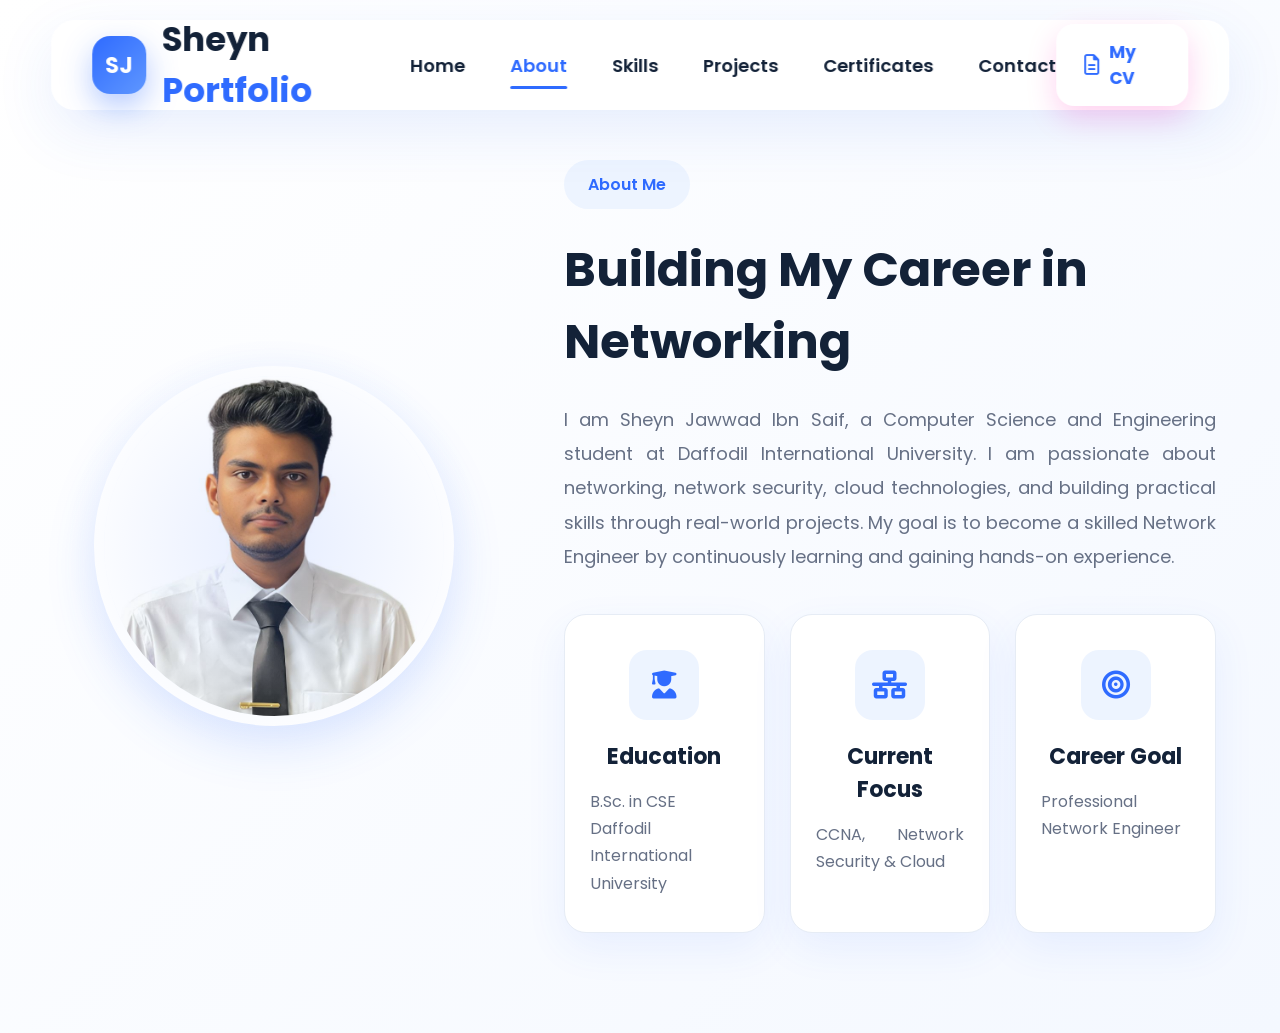
==== about.html @ df37cba0 "Initial portfolio website" ====
<!DOCTYPE html>
<html lang="en">

<head>

    <meta charset="UTF-8">

    <meta name="viewport" content="width=device-width, initial-scale=1.0">

    <title>About | Sheyn Portfolio</title>

    <!-- Google Font -->

    <link rel="preconnect" href="https://fonts.googleapis.com">

    <link rel="preconnect" href="https://fonts.gstatic.com" crossorigin>

    <link href="https://fonts.googleapis.com/css2?family=Poppins:wght@300;400;500;600;700;800&display=swap"
        rel="stylesheet">

    <!-- Font Awesome -->

    <link rel="stylesheet"
        href="https://cdnjs.cloudflare.com/ajax/libs/font-awesome/6.7.2/css/all.min.css">

    <!-- CSS -->

    <link rel="stylesheet" href="css/style.css">

    <link rel="stylesheet" href="css/about.css">

</head>

<body>

    <!-- ================= HEADER ================= -->

    <header class="header">

        <div class="logo">

            <a href="index.html">

                <div class="logo-icon">SJ</div>

                <span>Sheyn <strong>Portfolio</strong></span>

            </a>

        </div>

        <nav class="navbar">

            <a href="index.html">Home</a>

            <a href="about.html" class="active">About</a>

            <a href="skills.html">Skills</a>

            <a href="projects.html">Projects</a>

            <a href="certificates.html">Certificates</a>

            <a href="contact.html">Contact</a>

        </nav>

        <a href="https://docs.google.com/document/d/YOUR_CV_LINK" target="_blank" class="cv-btn">

            <i class="fa-regular fa-file-lines"></i>

            My CV

        </a>

    </header>

    <!-- ================= ABOUT ================= -->

    <section class="about">

        <div class="container about-container">

            <!-- Left -->

            <div class="about-image">

                <img src="images/profile.png" alt="Profile">

            </div>

            <!-- Right -->

            <div class="about-content">

                <span class="section-tag">

                    About Me

                </span>

                <h2>

                    Building My Career in Networking

                </h2>

                <p>

                    I am Sheyn Jawwad Ibn Saif, a Computer Science and Engineering student at Daffodil International University. I am passionate about networking, network security, cloud technologies, and building practical skills through real-world projects. My goal is to become a skilled Network Engineer by continuously learning and gaining hands-on experience.

                </p>

                <div class="about-info">

                    <div class="info-card">

                        <i class="fa-solid fa-user-graduate"></i>

                        <h4>Education</h4>

                        <p>B.Sc. in CSE<br>Daffodil International University</p>

                    </div>

                    <div class="info-card">

                        <i class="fa-solid fa-network-wired"></i>

                        <h4>Current Focus</h4>

                        <p>CCNA, Network Security & Cloud</p>

                    </div>

                    <div class="info-card">

                        <i class="fa-solid fa-bullseye"></i>

                        <h4>Career Goal</h4>

                        <p>Professional Network Engineer</p>

                    </div>

                </div>

            </div>

        </div>

    </section>

    <script src="js/script.js"></script>

</body>

</html>
---- css/style.css ----
/*=========================================
            GOOGLE FONT
=========================================*/

@import url('https://fonts.googleapis.com/css2?family=Poppins:wght@300;400;500;600;700;800&display=swap');

/*=========================================
              RESET
=========================================*/

*{
    margin:0;
    padding:0;
    box-sizing:border-box;
}

:root{

    --primary:#2F6BFF;
    --primary-dark:#1F56D9;

    --white:#FFFFFF;

    --bg:#F5F9FF;

    --text:#132238;

    --paragraph:#667085;

    --border:#E6ECF5;

    --shadow:0 20px 60px rgba(37,99,235,.10);

    --radius:22px;

}

html{

    scroll-behavior:smooth;

}

body{

    font-family:'Poppins',sans-serif;

   background:
linear-gradient(
135deg,
#ffffff 0%,
#f9fbff 40%,
#eef5ff 100%
);

    color:var(--text);

    overflow-x:hidden;

}

img{

    display:block;

    max-width:100%;

}

a{

    text-decoration:none;

}

ul{

    list-style:none;

}

button{

    border:none;

    cursor:pointer;

    font-family:'Poppins',sans-serif;

}

.container{

    width:90%;

    max-width:1400px;

    margin:auto;

}

p{

    text-align:justify;

    color:var(--paragraph);

    line-height:1.9;

}

/*=========================================
              HEADER
=========================================*/

.header{

    position:fixed;

    top:20px;
    left:50%;

    transform:translateX(-50%);

    width:92%;

    height:90px;

    background:rgba(255,255,255,.85);

    backdrop-filter:blur(18px);

    border:1px solid rgba(255,255,255,.6);

    border-radius:24px;

    box-shadow:var(--shadow);

    display:flex;

    justify-content:space-between;

    align-items:center;

    padding:0 40px;

    z-index:1000;

}

/*=========================================
                LOGO
=========================================*/

.logo a{

    display:flex;

    align-items:center;

    gap:16px;

}

.logo-icon{

    width:58px;

    height:58px;

    display:flex;

    justify-content:center;

    align-items:center;

    border-radius:18px;

    background:linear-gradient(135deg,var(--primary),#5f97ff);

    color:#fff;

    font-size:22px;

    font-weight:700;

    box-shadow:0 12px 30px rgba(47,107,255,.35);

}

.logo span{

    font-size:34px;

    font-weight:700;

    color:var(--text);

}

.logo span strong{

    color:var(--primary);

}

/*=========================================
              NAVBAR
=========================================*/

.navbar{

    display:flex;

    align-items:center;

    gap:45px;

}

.navbar a{

    position:relative;

    color:var(--text);

    font-size:18px;

    font-weight:600;

    transition:.35s ease;

}

.navbar a:hover{

    color:var(--primary);

}

.navbar a.active{

    color:var(--primary);

}

.navbar a.active::after{

    content:"";

    position:absolute;

    left:0;

    bottom:-10px;

    width:100%;

    height:3px;

    border-radius:30px;

    background:var(--primary);

}

/*=========================================
             MY CV BUTTON
=========================================*/

.cv-btn{

    display:flex;

    align-items:center;

    gap:10px;

    padding:15px 28px;

    background:#fff;

    color:var(--primary);

    font-size:17px;

    font-weight:700;

    border-radius:18px;

    box-shadow:0 12px 30px rgba(255,0,170,.18);

    transition:.35s ease;

    animation:cvPulse 2.5s infinite;

}

.cv-btn:hover{

    transform:translateY(-4px);

}

.cv-btn i{

    font-size:20px;

}

@keyframes cvPulse{

    0%{

        box-shadow:0 0 0 rgba(255,0,170,.15);

    }

    50%{

        box-shadow:
        0 0 18px rgba(255,0,170,.28),
        0 0 35px rgba(255,0,170,.12);

    }

    100%{

        box-shadow:0 0 0 rgba(255,0,170,0);

    }

}
---- css/about.css ----
/*=========================================
                ABOUT
=========================================*/

.about{

    min-height:100vh;

    padding:160px 0 100px;

    background:linear-gradient(135deg,#ffffff,#f4f8ff);

}

.about-container{

    display:grid;

    grid-template-columns:420px 1fr;

    gap:80px;

    align-items:center;

}

/*=========================================
            PROFILE IMAGE
=========================================*/

.about-image{

    display:flex;

    justify-content:center;

    align-items:center;

    position:relative;

}

.about-image::before{

    content:"";

    position:absolute;

    width:420px;

    height:420px;

    border-radius:50%;

    background:radial-gradient(circle,
    rgba(47,107,255,.12),
    transparent 70%);

}

.about-image img{

    width:360px;

    height:360px;

    object-fit:cover;

    border-radius:50%;

    border:10px solid #fff;

    background:#fff;

    box-shadow:0 20px 50px rgba(47,107,255,.15);

    transition:.4s;

}

.about-image img:hover{

    transform:translateY(-8px);

}

/*=========================================
            CONTENT
=========================================*/

.section-tag{

    display:inline-block;

    padding:12px 24px;

    background:#edf4ff;

    color:var(--primary);

    border-radius:40px;

    font-weight:600;

    margin-bottom:25px;

}

.about-content h2{

    font-size:48px;

    margin-bottom:25px;

    color:var(--text);

}

.about-content p{

    font-size:18px;

    line-height:1.9;

    margin-bottom:40px;

}

/*=========================================
            INFO CARDS
=========================================*/

.about-info{

    display:grid;

    grid-template-columns:repeat(3,1fr);

    gap:25px;

}

.info-card{

    background:#fff;

    border:1px solid var(--border);

    border-radius:22px;

    padding:35px 25px;

    text-align:center;

    box-shadow:0 15px 40px rgba(47,107,255,.08);

    transition:.35s ease;

}

.info-card:hover{

    transform:translateY(-10px);

    box-shadow:0 20px 50px rgba(47,107,255,.15);

}

.info-card i{

    width:70px;

    height:70px;

    margin:auto;

    display:flex;

    justify-content:center;

    align-items:center;

    border-radius:18px;

    background:#edf4ff;

    color:var(--primary);

    font-size:28px;

    margin-bottom:20px;

}

.info-card h4{

    font-size:22px;

    margin-bottom:15px;

    color:var(--text);

}

.info-card p{

    font-size:16px;

    line-height:1.7;

    margin:0;

}

/*=========================================
            ANIMATION
=========================================*/

.about-image{

    animation:aboutFloat 5s ease-in-out infinite;

}

@keyframes aboutFloat{

    0%{

        transform:translateY(0);

    }

    50%{

        transform:translateY(-12px);

    }

    100%{

        transform:translateY(0);

    }

}

/*=========================================
            RESPONSIVE
=========================================*/

@media(max-width:1100px){

    .about-container{

        grid-template-columns:1fr;

        text-align:center;

    }

    .about-image{

        margin-bottom:40px;

    }

    .about-info{

        grid-template-columns:1fr;

    }

}
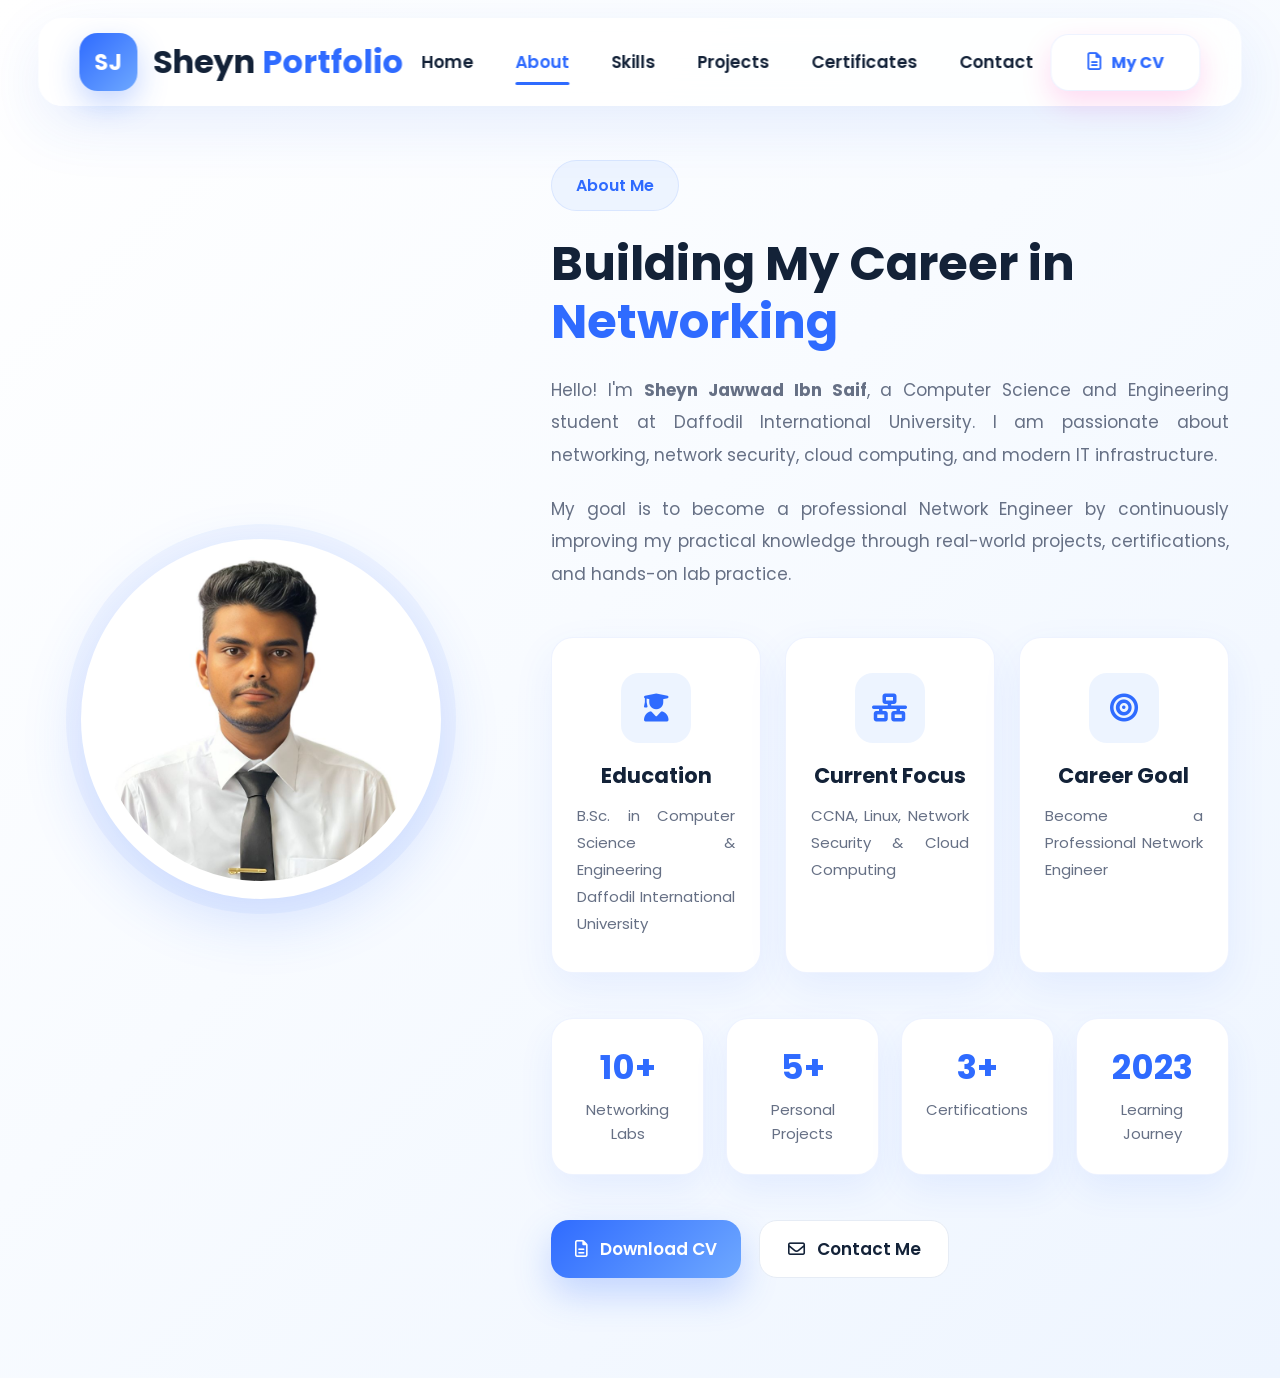
==== commit 4fc3f032: "Portfolio v1.0 - Professional redesign" ====
--- a/about.html
+++ b/about.html
@@ -3,155 +3,423 @@
 
 <head>
 
+    <!-- =========================================
+                    META
+    ========================================== -->
+
     <meta charset="UTF-8">
 
-    <meta name="viewport" content="width=device-width, initial-scale=1.0">
-
-    <title>About | Sheyn Portfolio</title>
+    <meta
+        name="viewport"
+        content="width=device-width, initial-scale=1.0">
+
+    <meta
+        http-equiv="X-UA-Compatible"
+        content="IE=edge">
+
+    <meta
+        name="theme-color"
+        content="#2F6BFF">
+
+    <meta
+        name="description"
+        content="Learn more about Sheyn Jawwad Ibn Saif, Computer Science student and aspiring Network Engineer.">
+
+    <meta
+        name="keywords"
+        content="About Sheyn Jawwad, Portfolio, Network Engineer, CCNA">
+
+    <meta
+        name="author"
+        content="Sheyn Jawwad Ibn Saif">
+
+    <title>
+
+        About | Sheyn Portfolio
+
+    </title>
 
     <!-- Google Font -->
 
-    <link rel="preconnect" href="https://fonts.googleapis.com">
-
-    <link rel="preconnect" href="https://fonts.gstatic.com" crossorigin>
-
-    <link href="https://fonts.googleapis.com/css2?family=Poppins:wght@300;400;500;600;700;800&display=swap"
+    <link rel="preconnect"
+          href="https://fonts.googleapis.com">
+
+    <link rel="preconnect"
+          href="https://fonts.gstatic.com"
+          crossorigin>
+
+    <link
+        href="https://fonts.googleapis.com/css2?family=Poppins:wght@300;400;500;600;700;800&display=swap"
         rel="stylesheet">
 
     <!-- Font Awesome -->
 
-    <link rel="stylesheet"
+    <link
+        rel="stylesheet"
         href="https://cdnjs.cloudflare.com/ajax/libs/font-awesome/6.7.2/css/all.min.css">
 
     <!-- CSS -->
 
     <link rel="stylesheet" href="css/style.css">
-
+<link rel="stylesheet" href="css/footer.css">
     <link rel="stylesheet" href="css/about.css">
 
 </head>
 
 <body>
 
-    <!-- ================= HEADER ================= -->
-
-    <header class="header">
-
-        <div class="logo">
-
-            <a href="index.html">
-
-                <div class="logo-icon">SJ</div>
-
-                <span>Sheyn <strong>Portfolio</strong></span>
-
-            </a>
+<!-- =========================================
+                HEADER
+========================================== -->
+
+<header class="header">
+
+    <div class="logo">
+
+        <a href="index.html">
+
+            <div class="logo-icon">
+
+                SJ
+
+            </div>
+
+            <span>
+
+                Sheyn <strong>Portfolio</strong>
+
+            </span>
+
+        </a>
+
+    </div>
+
+        <!-- Mobile Menu -->
+
+    <button
+        class="menu-btn"
+        type="button"
+        aria-label="Toggle Navigation">
+
+        <i class="fa-solid fa-bars"></i>
+
+    </button>
+
+
+    <!-- Navigation -->
+
+    <nav class="navbar">
+
+        <a href="index.html">
+
+            Home
+
+        </a>
+
+        <a
+            href="about.html"
+            class="active">
+
+            About
+
+        </a>
+
+        <a href="skills.html">
+
+            Skills
+
+        </a>
+
+        <a href="projects.html">
+
+            Projects
+
+        </a>
+
+        <a href="certificates.html">
+
+            Certificates
+
+        </a>
+
+        <a href="contact.html">
+
+            Contact
+
+        </a>
+
+    </nav>
+
+
+    <!-- CV Button -->
+
+    <a
+        href="#"
+        class="cv-btn">
+
+        <i class="fa-regular fa-file-lines"></i>
+
+        My CV
+
+    </a>
+
+</header>
+
+
+<main>
+
+<section class="about">
+
+<div class="container about-container">
+
+            <!-- =====================================
+                    ABOUT IMAGE
+        ====================================== -->
+
+        <div class="about-image">
+
+            <img
+                src="images/profile.png"
+                alt="Portrait of Sheyn Jawwad Ibn Saif"
+                loading="lazy"
+                decoding="async">
 
         </div>
 
-        <nav class="navbar">
-
-            <a href="index.html">Home</a>
-
-            <a href="about.html" class="active">About</a>
-
-            <a href="skills.html">Skills</a>
-
-            <a href="projects.html">Projects</a>
-
-            <a href="certificates.html">Certificates</a>
-
-            <a href="contact.html">Contact</a>
-
-        </nav>
-
-        <a href="https://docs.google.com/document/d/YOUR_CV_LINK" target="_blank" class="cv-btn">
-
-            <i class="fa-regular fa-file-lines"></i>
-
-            My CV
-
-        </a>
-
-    </header>
-
-    <!-- ================= ABOUT ================= -->
-
-    <section class="about">
-
-        <div class="container about-container">
-
-            <!-- Left -->
-
-            <div class="about-image">
-
-                <img src="images/profile.png" alt="Profile">
+
+        <!-- =====================================
+                    ABOUT CONTENT
+        ====================================== -->
+
+        <div class="about-content">
+
+            <span class="section-tag">
+
+                About Me
+
+            </span>
+
+            <h2>
+
+                Building My Career in
+                <span>Networking</span>
+
+            </h2>
+
+            <p>
+
+                Hello! I'm <strong>Sheyn Jawwad Ibn Saif</strong>,
+                a Computer Science and Engineering student at
+                Daffodil International University. I am passionate
+                about networking, network security, cloud computing,
+                and modern IT infrastructure.
+
+            </p>
+
+            <p>
+
+                My goal is to become a professional Network Engineer
+                by continuously improving my practical knowledge
+                through real-world projects, certifications, and
+                hands-on lab practice.
+
+            </p>
+
+            <!-- =====================================
+                        ABOUT CARDS
+            ====================================== -->
+
+            <div class="about-info">
+
+                <div class="info-card">
+
+                    <i class="fa-solid fa-user-graduate"></i>
+
+                    <h4>
+
+                        Education
+
+                    </h4>
+
+                    <p>
+
+                        B.Sc. in Computer Science &
+                        Engineering
+
+                        <br>
+
+                        Daffodil International University
+
+                    </p>
+
+                </div>
+
+                <div class="info-card">
+
+                    <i class="fa-solid fa-network-wired"></i>
+
+                    <h4>
+
+                        Current Focus
+
+                    </h4>
+
+                    <p>
+
+                        CCNA, Linux,
+                        Network Security &
+                        Cloud Computing
+
+                    </p>
+
+                </div>
+
+                <div class="info-card">
+
+                    <i class="fa-solid fa-bullseye"></i>
+
+                    <h4>
+
+                        Career Goal
+
+                    </h4>
+
+                    <p>
+
+                        Become a Professional
+                        Network Engineer
+
+                    </p>
+
+                </div>
 
             </div>
 
-            <!-- Right -->
-
-            <div class="about-content">
-
-                <span class="section-tag">
-
-                    About Me
-
-                </span>
-
-                <h2>
-
-                    Building My Career in Networking
-
-                </h2>
-
-                <p>
-
-                    I am Sheyn Jawwad Ibn Saif, a Computer Science and Engineering student at Daffodil International University. I am passionate about networking, network security, cloud technologies, and building practical skills through real-world projects. My goal is to become a skilled Network Engineer by continuously learning and gaining hands-on experience.
-
-                </p>
-
-                <div class="about-info">
-
-                    <div class="info-card">
-
-                        <i class="fa-solid fa-user-graduate"></i>
-
-                        <h4>Education</h4>
-
-                        <p>B.Sc. in CSE<br>Daffodil International University</p>
-
-                    </div>
-
-                    <div class="info-card">
-
-                        <i class="fa-solid fa-network-wired"></i>
-
-                        <h4>Current Focus</h4>
-
-                        <p>CCNA, Network Security & Cloud</p>
-
-                    </div>
-
-                    <div class="info-card">
-
-                        <i class="fa-solid fa-bullseye"></i>
-
-                        <h4>Career Goal</h4>
-
-                        <p>Professional Network Engineer</p>
-
-                    </div>
+            <!-- =====================================
+                    QUICK STATS
+            ====================================== -->
+
+            <div class="about-stats">
+
+                <div class="stat-box">
+
+                    <h3>
+
+                        10+
+
+                    </h3>
+
+                    <span>
+
+                        Networking Labs
+
+                    </span>
+
+                </div>
+
+                <div class="stat-box">
+
+                    <h3>
+
+                        5+
+
+                    </h3>
+
+                    <span>
+
+                        Personal Projects
+
+                    </span>
+
+                </div>
+
+                <div class="stat-box">
+
+                    <h3>
+
+                        3+
+
+                    </h3>
+
+                    <span>
+
+                        Certifications
+
+                    </span>
+
+                </div>
+
+                <div class="stat-box">
+
+                    <h3>
+
+                        2023
+
+                    </h3>
+
+                    <span>
+
+                        Learning Journey
+
+                    </span>
 
                 </div>
 
             </div>
 
+
+            <!-- =====================================
+                    ACTION BUTTONS
+            ====================================== -->
+
+            <div class="about-buttons">
+
+                <a href="#"
+
+                   class="hire-btn">
+
+                    <i class="fa-regular fa-file-lines"></i>
+
+                    Download CV
+
+                </a>
+
+                <a href="contact.html"
+
+                   class="contact-btn">
+
+                    <i class="fa-regular fa-envelope"></i>
+
+                    Contact Me
+
+                </a>
+
+            </div>
+
         </div>
 
-    </section>
-
-    <script src="js/script.js"></script>
+    </div>
+
+</section>
+
+</main>
+
+
+<!-- =========================================
+                FOOTER
+========================================== -->
+
+<!--
+    Footer will be added after
+    completing all pages.
+-->
+
+
+<!-- =========================================
+                JAVASCRIPT
+========================================== -->
+
+<script src="js/script.js"></script>
 
 </body>
 
--- a/css/style.css
+++ b/css/style.css
@@ -1,19 +1,57 @@
-/*=========================================
-            GOOGLE FONT
-=========================================*/
-
+/*==================================================
+                GOOGLE FONT
+==================================================*/
 @import url('https://fonts.googleapis.com/css2?family=Poppins:wght@300;400;500;600;700;800&display=swap');
 
-/*=========================================
-              RESET
-=========================================*/
-
+/*==================================================
+                    RESET
+==================================================*/
 *{
     margin:0;
     padding:0;
     box-sizing:border-box;
 }
 
+html{
+    scroll-behavior:smooth;
+}
+
+body{
+    font-family:'Poppins',sans-serif;
+    color:#132238;
+    background:linear-gradient(
+        135deg,
+        #ffffff 0%,
+        #f9fbff 40%,
+        #eef5ff 100%
+    );
+    overflow-x:hidden;
+}
+
+img{
+    display:block;
+    max-width:100%;
+    height:auto;
+}
+
+a{
+    text-decoration:none;
+}
+
+ul{
+    list-style:none;
+}
+
+button{
+    border:none;
+    outline:none;
+    cursor:pointer;
+    font-family:'Poppins',sans-serif;
+}
+/*==================================================
+                ROOT VARIABLES
+==================================================*/
+
 :root{
 
     --primary:#2F6BFF;
@@ -33,300 +71,568 @@
 
     --radius:22px;
 
-}
-
-html{
-
-    scroll-behavior:smooth;
-
-}
-
-body{
-
-    font-family:'Poppins',sans-serif;
-
-   background:
-linear-gradient(
-135deg,
-#ffffff 0%,
-#f9fbff 40%,
-#eef5ff 100%
-);
+    --transition:.35s ease;
+
+}
+
+/*==================================================
+                GLOBAL STYLES
+==================================================*/
+
+.container{
+
+    width:min(92%,1400px);
+
+    margin:auto;
+
+}
+
+section{
+
+    position:relative;
+
+}
+
+p{
+
+    color:var(--paragraph);
+
+    font-size:17px;
+
+    line-height:1.9;
+
+    text-align:justify;
+
+}
+
+h1,
+h2,
+h3,
+h4,
+h5,
+h6{
 
     color:var(--text);
 
-    overflow-x:hidden;
-
-}
-
-img{
-
-    display:block;
-
-    max-width:100%;
-
-}
-
-a{
-
-    text-decoration:none;
-
-}
-
-ul{
-
-    list-style:none;
-
-}
-
-button{
-
-    border:none;
+    font-weight:700;
+
+    line-height:1.2;
+
+}
+
+::selection{
+
+    background:var(--primary);
+
+    color:#fff;
+
+}
+/*==================================================
+                    HEADER
+==================================================*/
+
+.header{
+
+    position:fixed;
+
+    top:18px;
+
+    left:50%;
+
+    transform:translateX(-50%);
+
+    width:min(94%,1400px);
+
+    height:88px;
+
+    padding:0 40px;
+
+    display:flex;
+
+    align-items:center;
+
+    justify-content:space-between;
+
+    background:rgba(255,255,255,.82);
+
+    backdrop-filter:blur(18px);
+
+    -webkit-backdrop-filter:blur(18px);
+
+    border:1px solid rgba(255,255,255,.45);
+
+    border-radius:24px;
+
+    box-shadow:var(--shadow);
+
+    z-index:1000;
+
+    transition:var(--transition);
+
+}
+
+.header.scrolled{
+
+    top:12px;
+
+    background:rgba(255,255,255,.95);
+
+    box-shadow:0 15px 40px rgba(0,0,0,.10);
+
+}
+
+.header>*{
+
+    flex-shrink:0;
+
+}
+/*==================================================
+                    LOGO
+==================================================*/
+
+.logo a{
+
+    display:flex;
+
+    align-items:center;
+
+    gap:16px;
+
+}
+
+.logo-icon{
+
+    width:58px;
+
+    height:58px;
+
+    display:flex;
+
+    justify-content:center;
+
+    align-items:center;
+
+    border-radius:18px;
+
+    background:linear-gradient(
+        135deg,
+        var(--primary),
+        #6ea8ff
+    );
+
+    color:#fff;
+
+    font-size:22px;
+
+    font-weight:700;
+
+    box-shadow:0 12px 30px rgba(47,107,255,.28);
+
+    transition:var(--transition);
+
+}
+
+.logo a:hover .logo-icon{
+
+    transform:rotate(-8deg) scale(1.06);
+
+}
+
+.logo span{
+
+    font-size:32px;
+
+    font-weight:700;
+
+    color:var(--text);
+
+    white-space:nowrap;
+
+}
+
+.logo span strong{
+
+    color:var(--primary);
+
+}
+/*==================================================
+                    NAVBAR
+==================================================*/
+
+.navbar{
+
+    display:flex;
+
+    align-items:center;
+
+    gap:42px;
+
+}
+
+.navbar a{
+
+    position:relative;
+
+    color:var(--text);
+
+    font-size:17px;
+
+    font-weight:600;
+
+    transition:var(--transition);
+
+}
+
+.navbar a:hover{
+
+    color:var(--primary);
+
+}
+
+.navbar a::after{
+
+    content:"";
+
+    position:absolute;
+
+    left:0;
+
+    bottom:-10px;
+
+    width:0;
+
+    height:3px;
+
+    border-radius:50px;
+
+    background:var(--primary);
+
+    transition:width .35s ease;
+
+}
+
+.navbar a:hover::after,
+
+.navbar a.active::after{
+
+    width:100%;
+
+}
+
+.navbar a.active{
+
+    color:var(--primary);
+
+}
+/*==================================================
+                MY CV BUTTON
+==================================================*/
+
+.cv-btn{
+
+    display:flex;
+
+    align-items:center;
+
+    justify-content:center;
+
+    gap:10px;
+
+    padding:15px 28px;
+
+    min-width:150px;
+
+    border-radius:18px;
+
+    background:#fff;
+
+    color:var(--primary);
+
+    font-size:16px;
+
+    font-weight:700;
+
+    border:1px solid rgba(47,107,255,.08);
+
+    box-shadow:0 12px 30px rgba(255,0,170,.15);
+
+    transition:all .35s ease;
+
+    animation:cvPulse 2.5s infinite;
+
+}
+
+.cv-btn:hover{
+
+    transform:translateY(-4px);
+
+    color:#fff;
+
+    background:linear-gradient(
+        135deg,
+        var(--primary),
+        #6ea8ff
+    );
+
+    box-shadow:0 18px 40px rgba(47,107,255,.30);
+
+}
+
+.cv-btn i{
+
+    font-size:18px;
+
+}
+
+@keyframes cvPulse{
+
+    0%{
+
+        box-shadow:0 0 0 rgba(255,0,170,.15);
+
+    }
+
+    50%{
+
+        box-shadow:
+        0 0 20px rgba(255,0,170,.25),
+        0 0 40px rgba(255,0,170,.12);
+
+    }
+
+    100%{
+
+        box-shadow:0 0 0 rgba(255,0,170,0);
+
+    }
+
+}
+
+/*==================================================
+                MOBILE MENU BUTTON
+==================================================*/
+
+.menu-btn{
+
+    width:52px;
+
+    height:52px;
+
+    display:none;
+
+    align-items:center;
+
+    justify-content:center;
+
+    border-radius:16px;
+
+    background:#edf4ff;
+
+    color:var(--primary);
+
+    font-size:22px;
 
     cursor:pointer;
 
-    font-family:'Poppins',sans-serif;
-
-}
-
-.container{
-
-    width:90%;
-
-    max-width:1400px;
-
-    margin:auto;
-
-}
-
-p{
-
-    text-align:justify;
-
-    color:var(--paragraph);
-
-    line-height:1.9;
-
-}
-
-/*=========================================
-              HEADER
-=========================================*/
-
-.header{
-
-    position:fixed;
-
-    top:20px;
-    left:50%;
-
-    transform:translateX(-50%);
-
-    width:92%;
-
-    height:90px;
-
-    background:rgba(255,255,255,.85);
+    transition:.35s ease;
+
+}
+
+.menu-btn:hover{
+
+    background:var(--primary);
+
+    color:#fff;
+
+    transform:scale(1.05);
+
+}
+/*==================================================
+                TABLET RESPONSIVE
+==================================================*/
+
+@media screen and (max-width:1200px){
+
+    .container{
+
+        width:94%;
+
+    }
+
+    .header{
+
+        width:96%;
+
+        padding:0 28px;
+
+    }
+
+    .navbar{
+
+        gap:26px;
+
+    }
+
+    .logo span{
+
+        font-size:28px;
+
+    }
+
+    .cv-btn{
+
+        padding:14px 22px;
+
+        font-size:15px;
+
+    }
+
+}
+
+/*==================================================
+                MOBILE RESPONSIVE
+==================================================*/
+
+@media screen and (max-width:768px){
+
+    .header{
+
+        width:95%;
+
+        height:78px;
+
+        padding:0 18px;
+
+        border-radius:20px;
+
+        top:14px;
+
+    }
+
+    .logo span{
+
+        font-size:22px;
+
+    }
+
+    .logo-icon{
+
+        width:48px;
+
+        height:48px;
+
+        font-size:20px;
+
+        border-radius:14px;
+
+    }
+
+    .menu-btn{
+
+        display:flex;
+
+    }
+
+    .cv-btn{
+
+        display:none;
+
+    }
+        .navbar{
+
+    position:absolute;
+
+    top:95px;
+
+    left:0;
+
+    width:100%;
+
+    display:flex;
+
+    flex-direction:column;
+
+    align-items:center;
+
+    gap:22px;
+
+    padding:30px;
+
+    background:rgba(255,255,255,.96);
 
     backdrop-filter:blur(18px);
 
-    border:1px solid rgba(255,255,255,.6);
-
-    border-radius:24px;
-
-    box-shadow:var(--shadow);
-
-    display:flex;
-
-    justify-content:space-between;
-
-    align-items:center;
-
-    padding:0 40px;
-
-    z-index:1000;
-
-}
-
-/*=========================================
-                LOGO
-=========================================*/
-
-.logo a{
-
-    display:flex;
-
-    align-items:center;
-
-    gap:16px;
-
-}
-
-.logo-icon{
-
-    width:58px;
-
-    height:58px;
-
-    display:flex;
-
-    justify-content:center;
-
-    align-items:center;
-
-    border-radius:18px;
-
-    background:linear-gradient(135deg,var(--primary),#5f97ff);
-
-    color:#fff;
-
-    font-size:22px;
-
-    font-weight:700;
-
-    box-shadow:0 12px 30px rgba(47,107,255,.35);
-
-}
-
-.logo span{
-
-    font-size:34px;
-
-    font-weight:700;
-
-    color:var(--text);
-
-}
-
-.logo span strong{
+    border-radius:22px;
+
+    border:1px solid rgba(47,107,255,.08);
+
+    box-shadow:0 25px 60px rgba(0,0,0,.12);
+
+    opacity:0;
+
+    visibility:hidden;
+
+    transform:translateY(-15px);
+
+    pointer-events:none;
+
+    transition:all .35s ease;
+
+}
+
+.navbar.active{
+
+    opacity:1;
+
+    visibility:visible;
+
+    transform:translateY(0);
+
+    pointer-events:auto;
+
+}
+
+.navbar a{
+
+    width:100%;
+
+    padding:14px 20px;
+
+    text-align:center;
+
+    font-size:18px;
+
+    border-radius:14px;
+
+    transition:.3s ease;
+
+}
+
+.navbar a:hover{
+
+    background:#edf4ff;
 
     color:var(--primary);
 
 }
 
-/*=========================================
-              NAVBAR
-=========================================*/
-
-.navbar{
-
-    display:flex;
-
-    align-items:center;
-
-    gap:45px;
-
-}
-
-.navbar a{
-
-    position:relative;
-
-    color:var(--text);
-
-    font-size:18px;
-
-    font-weight:600;
-
-    transition:.35s ease;
-
-}
-
-.navbar a:hover{
-
-    color:var(--primary);
-
-}
-
-.navbar a.active{
-
-    color:var(--primary);
-
-}
-
-.navbar a.active::after{
-
-    content:"";
-
-    position:absolute;
-
-    left:0;
-
-    bottom:-10px;
-
-    width:100%;
-
-    height:3px;
-
-    border-radius:30px;
-
-    background:var(--primary);
-
-}
-
-/*=========================================
-             MY CV BUTTON
-=========================================*/
-
-.cv-btn{
-
-    display:flex;
-
-    align-items:center;
-
-    gap:10px;
-
-    padding:15px 28px;
-
-    background:#fff;
-
-    color:var(--primary);
-
-    font-size:17px;
-
-    font-weight:700;
-
-    border-radius:18px;
-
-    box-shadow:0 12px 30px rgba(255,0,170,.18);
-
-    transition:.35s ease;
-
-    animation:cvPulse 2.5s infinite;
-
-}
-
-.cv-btn:hover{
-
-    transform:translateY(-4px);
-
-}
-
-.cv-btn i{
-
-    font-size:20px;
-
-}
-
-@keyframes cvPulse{
-
-    0%{
-
-        box-shadow:0 0 0 rgba(255,0,170,.15);
-
-    }
-
-    50%{
-
-        box-shadow:
-        0 0 18px rgba(255,0,170,.28),
-        0 0 35px rgba(255,0,170,.12);
-
-    }
-
-    100%{
-
-        box-shadow:0 0 0 rgba(255,0,170,0);
+}
+
+@keyframes menuFade{
+
+    from{
+
+        opacity:0;
+
+        transform:translateY(-20px);
+
+    }
+
+    to{
+
+        opacity:1;
+
+        transform:translateY(0);
 
     }
 
--- a/css/footer.css
+++ b/css/footer.css
@@ -0,0 +1,375 @@
+/*==================================================
+                    FOOTER
+==================================================*/
+
+.footer{
+
+    margin-top:100px;
+
+    background:#132238;
+
+    color:#fff;
+
+    padding:70px 0 25px;
+
+    border-top:4px solid var(--primary);
+
+}
+
+.footer-container{
+
+    display:grid;
+
+    grid-template-columns:2fr 1fr 1.3fr 1fr;
+
+    gap:50px;
+
+    align-items:start;
+
+}
+
+
+/*==================================================
+                FOOTER LOGO
+==================================================*/
+
+.footer-logo{
+
+    display:flex;
+
+    align-items:center;
+
+    gap:16px;
+
+    margin-bottom:24px;
+
+}
+
+.footer-logo h3{
+
+    font-size:28px;
+
+    font-weight:700;
+
+    color:#fff;
+
+}
+
+.footer-about p{
+
+    color:rgba(255,255,255,.75);
+
+    line-height:1.9;
+
+    text-align:left;
+
+}
+
+
+/*==================================================
+                FOOTER TITLE
+==================================================*/
+
+.footer h4{
+
+    font-size:20px;
+
+    font-weight:600;
+
+    margin-bottom:22px;
+
+    color:#fff;
+
+}
+
+/*==================================================
+                QUICK LINKS
+==================================================*/
+
+.footer-links ul{
+
+    display:flex;
+
+    flex-direction:column;
+
+    gap:14px;
+
+}
+
+.footer-links a{
+
+    color:rgba(255,255,255,.75);
+
+    transition:all .3s ease;
+
+}
+
+.footer-links a:hover{
+
+    color:#fff;
+
+    padding-left:8px;
+
+}
+
+
+/*==================================================
+                CONTACT
+==================================================*/
+
+.footer-contact p{
+
+    display:flex;
+
+    align-items:center;
+
+    gap:10px;
+
+    margin-bottom:18px;
+
+    color:rgba(255,255,255,.75);
+
+}
+
+.footer-contact i{
+
+    color:var(--primary);
+
+}
+
+.footer-contact a{
+
+    color:rgba(255,255,255,.75);
+
+    transition:.3s;
+
+}
+
+.footer-contact a:hover{
+
+    color:#fff;
+
+}
+
+/*==================================================
+                SOCIAL ICONS
+==================================================*/
+
+.footer-icons{
+
+    display:flex;
+
+    align-items:center;
+
+    gap:16px;
+
+}
+
+.footer-icons a{
+
+    width:48px;
+
+    height:48px;
+
+    display:flex;
+
+    justify-content:center;
+
+    align-items:center;
+
+    border-radius:50%;
+
+    background:rgba(255,255,255,.08);
+
+    color:#fff;
+
+    font-size:18px;
+
+    transition:all .35s ease;
+
+}
+
+.footer-icons a:hover{
+
+    transform:translateY(-6px) scale(1.08);
+
+}
+
+
+/* Facebook */
+
+.footer-icons a:nth-child(1):hover{
+
+    background:#1877F2;
+
+    box-shadow:0 0 20px rgba(24,119,242,.45);
+
+}
+
+
+/* GitHub */
+
+.footer-icons a:nth-child(2):hover{
+
+    background:#24292F;
+
+    box-shadow:0 0 20px rgba(36,41,47,.45);
+
+}
+
+
+/* LinkedIn */
+
+.footer-icons a:nth-child(3):hover{
+
+    background:#0A66C2;
+
+    box-shadow:0 0 20px rgba(10,102,194,.45);
+
+}
+
+
+/* Email */
+
+.footer-icons a:nth-child(4):hover{
+
+    background:#EA4335;
+
+    box-shadow:0 0 20px rgba(234,67,53,.45);
+
+}
+
+/*==================================================
+                FOOTER BOTTOM
+==================================================*/
+
+.footer-bottom{
+
+    margin-top:60px;
+
+    padding-top:24px;
+
+    border-top:1px solid rgba(255,255,255,.10);
+
+    text-align:center;
+
+}
+
+.footer-bottom p{
+
+    color:rgba(255,255,255,.70);
+
+    text-align:center;
+
+    font-size:15px;
+
+}
+
+/*==================================================
+                RESPONSIVE
+==================================================*/
+
+@media (max-width:1200px){
+
+    .footer-container{
+
+        grid-template-columns:repeat(2,1fr);
+
+        gap:40px;
+
+    }
+
+}
+
+
+@media (max-width:768px){
+
+    .footer{
+
+        padding:60px 0 20px;
+
+    }
+
+    .footer-container{
+
+        grid-template-columns:1fr;
+
+        text-align:center;
+
+        gap:35px;
+
+    }
+
+    .footer-logo{
+
+        justify-content:center;
+
+    }
+
+    .footer-about p{
+
+        text-align:center;
+
+    }
+
+    .footer-links ul{
+
+        align-items:center;
+
+    }
+
+    .footer-contact p{
+
+        justify-content:center;
+
+    }
+
+    .footer-icons{
+
+        justify-content:center;
+
+    }
+
+}
+
+
+@media (max-width:480px){
+
+    .footer-logo h3{
+
+        font-size:24px;
+
+    }
+
+    .footer h4{
+
+        font-size:18px;
+
+    }
+
+    .footer-icons{
+
+        gap:12px;
+
+    }
+
+    .footer-icons a{
+
+        width:44px;
+
+        height:44px;
+
+        font-size:16px;
+
+    }
+
+    .footer-bottom p{
+
+        font-size:14px;
+
+    }
+
+}
+
+
+
--- a/css/about.css
+++ b/css/about.css
@@ -1,16 +1,88 @@
-/*=========================================
-                ABOUT
-=========================================*/
+/*==================================================
+                    ABOUT SECTION
+==================================================*/
 
 .about{
 
+    position:relative;
+
     min-height:100vh;
 
     padding:160px 0 100px;
 
-    background:linear-gradient(135deg,#ffffff,#f4f8ff);
-
-}
+    overflow:hidden;
+
+    background:linear-gradient(
+        135deg,
+        #ffffff 0%,
+        #f8fbff 45%,
+        #eef5ff 100%
+    );
+
+}
+
+
+/*==================================================
+                BACKGROUND EFFECT
+==================================================*/
+
+.about::before{
+
+    content:"";
+
+    position:absolute;
+
+    top:-180px;
+
+    right:-180px;
+
+    width:500px;
+
+    height:500px;
+
+    border-radius:50%;
+
+    background:radial-gradient(
+        circle,
+        rgba(47,107,255,.10),
+        transparent 72%
+    );
+
+    z-index:-2;
+
+}
+
+
+.about::after{
+
+    content:"";
+
+    position:absolute;
+
+    left:-180px;
+
+    bottom:-180px;
+
+    width:420px;
+
+    height:420px;
+
+    border-radius:50%;
+
+    background:radial-gradient(
+        circle,
+        rgba(47,107,255,.08),
+        transparent 72%
+    );
+
+    z-index:-2;
+
+}
+
+
+/*==================================================
+                ABOUT CONTAINER
+==================================================*/
 
 .about-container{
 
@@ -18,209 +90,451 @@
 
     grid-template-columns:420px 1fr;
 
+    align-items:center;
+
     gap:80px;
 
+}
+
+/*==================================================
+                PROFILE IMAGE
+==================================================*/
+
+.about-image{
+
+    position:relative;
+
+    display:flex;
+
+    justify-content:center;
+
     align-items:center;
 
-}
-
-/*=========================================
-            PROFILE IMAGE
-=========================================*/
-
-.about-image{
+    animation:aboutFloat 5s ease-in-out infinite;
+
+}
+
+
+.about-image::before{
+
+    content:"";
+
+    position:absolute;
+
+    width:430px;
+
+    height:430px;
+
+    border-radius:50%;
+
+    background:radial-gradient(
+
+        circle,
+
+        rgba(47,107,255,.14),
+
+        transparent 72%
+
+    );
+
+    z-index:-2;
+
+}
+
+
+.about-image::after{
+
+    content:"";
+
+    position:absolute;
+
+    width:390px;
+
+    height:390px;
+
+    border-radius:50%;
+
+    border:2px dashed rgba(47,107,255,.18);
+
+    animation:rotateCircle 35s linear infinite;
+
+    z-index:-1;
+
+}
+
+
+.about-image img{
+
+    width:360px;
+
+    aspect-ratio:1;
+
+    object-fit:cover;
+
+    border-radius:50%;
+
+    background:#fff;
+
+    padding:10px;
+
+    border:8px solid #fff;
+
+    box-shadow:
+
+        0 20px 60px rgba(47,107,255,.18),
+
+        0 0 0 15px rgba(47,107,255,.05);
+
+    transition:all .4s ease;
+
+}
+
+
+.about-image img:hover{
+
+    transform:translateY(-8px) scale(1.03);
+
+}
+
+/*==================================================
+                ABOUT CONTENT
+==================================================*/
+
+.about-content{
 
     display:flex;
 
+    flex-direction:column;
+
     justify-content:center;
 
+}
+
+
+.section-tag{
+
+    display:inline-flex;
+
     align-items:center;
 
-    position:relative;
-
-}
-
-.about-image::before{
-
-    content:"";
-
-    position:absolute;
-
-    width:420px;
-
-    height:420px;
-
-    border-radius:50%;
-
-    background:radial-gradient(circle,
-    rgba(47,107,255,.12),
-    transparent 70%);
-
-}
-
-.about-image img{
-
-    width:360px;
-
-    height:360px;
-
-    object-fit:cover;
-
-    border-radius:50%;
-
-    border:10px solid #fff;
+    justify-content:center;
+
+    width:max-content;
+
+    padding:12px 24px;
+
+    margin-bottom:24px;
+
+    border-radius:999px;
+
+    background:#edf4ff;
+
+    color:var(--primary);
+
+    font-size:16px;
+
+    font-weight:600;
+
+    border:1px solid rgba(47,107,255,.10);
+
+}
+
+
+.about-content h2{
+
+    font-size:48px;
+
+    line-height:1.2;
+
+    margin-bottom:24px;
+
+    color:var(--text);
+
+}
+
+
+.about-content h2 span{
+
+    color:var(--primary);
+
+}
+
+
+.about-content p{
+
+    font-size:17px;
+
+    line-height:1.9;
+
+    color:var(--paragraph);
+
+    margin-bottom:22px;
+
+    max-width:760px;
+
+}
+
+/*==================================================
+                ABOUT INFO
+==================================================*/
+
+.about-info{
+
+    display:grid;
+
+    grid-template-columns:repeat(3,1fr);
+
+    gap:24px;
+
+    margin-top:25px;
+
+}
+
+
+.info-card{
 
     background:#fff;
 
-    box-shadow:0 20px 50px rgba(47,107,255,.15);
-
-    transition:.4s;
-
-}
-
-.about-image img:hover{
+    border:1px solid rgba(47,107,255,.08);
+
+    border-radius:22px;
+
+    padding:35px 25px;
+
+    text-align:center;
+
+    transition:all .35s ease;
+
+    box-shadow:0 15px 40px rgba(47,107,255,.08);
+
+}
+
+
+.info-card:hover{
+
+    transform:translateY(-10px);
+
+    box-shadow:0 22px 50px rgba(47,107,255,.15);
+
+}
+
+
+.info-card i{
+
+    width:70px;
+
+    height:70px;
+
+    margin:auto;
+
+    display:flex;
+
+    justify-content:center;
+
+    align-items:center;
+
+    border-radius:18px;
+
+    background:#edf4ff;
+
+    color:var(--primary);
+
+    font-size:28px;
+
+    margin-bottom:20px;
+
+}
+
+
+.info-card h4{
+
+    font-size:21px;
+
+    margin-bottom:14px;
+
+    color:var(--text);
+
+}
+
+
+.info-card p{
+
+    margin:0;
+
+    font-size:15px;
+
+    line-height:1.8;
+
+}
+
+/*==================================================
+                ABOUT STATISTICS
+==================================================*/
+
+.about-stats{
+
+    display:grid;
+
+    grid-template-columns:repeat(4,1fr);
+
+    gap:22px;
+
+    margin-top:45px;
+
+}
+
+
+.stat-box{
+
+    background:#fff;
+
+    border:1px solid rgba(47,107,255,.08);
+
+    border-radius:22px;
+
+    padding:28px 20px;
+
+    text-align:center;
+
+    box-shadow:0 15px 35px rgba(47,107,255,.08);
+
+    transition:all .35s ease;
+
+}
+
+
+.stat-box:hover{
 
     transform:translateY(-8px);
 
-}
-
-/*=========================================
-            CONTENT
-=========================================*/
-
-.section-tag{
-
-    display:inline-block;
-
-    padding:12px 24px;
-
-    background:#edf4ff;
+    box-shadow:0 22px 45px rgba(47,107,255,.16);
+
+}
+
+
+.stat-box h3{
+
+    font-size:34px;
 
     color:var(--primary);
 
-    border-radius:40px;
+    margin-bottom:10px;
+
+    font-weight:700;
+
+}
+
+
+.stat-box span{
+
+    display:block;
+
+    font-size:15px;
+
+    color:var(--paragraph);
+
+    line-height:1.6;
+
+}
+
+/*==================================================
+                ABOUT BUTTONS
+==================================================*/
+
+.about-buttons{
+
+    display:flex;
+
+    align-items:center;
+
+    gap:18px;
+
+    margin-top:45px;
+
+    flex-wrap:wrap;
+
+}
+
+
+.about-buttons a{
+
+    display:inline-flex;
+
+    align-items:center;
+
+    justify-content:center;
+
+    gap:12px;
+
+    width:190px;
+
+    height:58px;
+
+    border-radius:18px;
+
+    font-size:17px;
 
     font-weight:600;
 
-    margin-bottom:25px;
-
-}
-
-.about-content h2{
-
-    font-size:48px;
-
-    margin-bottom:25px;
+    transition:all .35s ease;
+
+}
+
+
+.about-buttons .hire-btn{
+
+    color:#fff;
+
+    background:linear-gradient(
+
+        135deg,
+
+        var(--primary),
+
+        #6ea8ff
+
+    );
+
+    box-shadow:0 16px 36px rgba(47,107,255,.25);
+
+}
+
+
+.about-buttons .hire-btn:hover{
+
+    transform:translateY(-6px);
+
+    box-shadow:0 24px 48px rgba(47,107,255,.35);
+
+}
+
+
+.about-buttons .contact-btn{
 
     color:var(--text);
 
-}
-
-.about-content p{
-
-    font-size:18px;
-
-    line-height:1.9;
-
-    margin-bottom:40px;
-
-}
-
-/*=========================================
-            INFO CARDS
-=========================================*/
-
-.about-info{
-
-    display:grid;
-
-    grid-template-columns:repeat(3,1fr);
-
-    gap:25px;
-
-}
-
-.info-card{
-
     background:#fff;
 
     border:1px solid var(--border);
 
-    border-radius:22px;
-
-    padding:35px 25px;
-
-    text-align:center;
-
-    box-shadow:0 15px 40px rgba(47,107,255,.08);
-
-    transition:.35s ease;
-
-}
-
-.info-card:hover{
-
-    transform:translateY(-10px);
-
-    box-shadow:0 20px 50px rgba(47,107,255,.15);
-
-}
-
-.info-card i{
-
-    width:70px;
-
-    height:70px;
-
-    margin:auto;
-
-    display:flex;
-
-    justify-content:center;
-
-    align-items:center;
-
-    border-radius:18px;
-
-    background:#edf4ff;
-
-    color:var(--primary);
-
-    font-size:28px;
-
-    margin-bottom:20px;
-
-}
-
-.info-card h4{
-
-    font-size:22px;
-
-    margin-bottom:15px;
-
-    color:var(--text);
-
-}
-
-.info-card p{
-
-    font-size:16px;
-
-    line-height:1.7;
-
-    margin:0;
-
-}
-
-/*=========================================
-            ANIMATION
-=========================================*/
-
-.about-image{
-
-    animation:aboutFloat 5s ease-in-out infinite;
-
-}
+}
+
+
+.about-buttons .contact-btn:hover{
+
+    color:#fff;
+
+    background:var(--primary);
+
+    border-color:var(--primary);
+
+    transform:translateY(-6px);
+
+}
+
+/*==================================================
+                ANIMATIONS
+==================================================*/
 
 @keyframes aboutFloat{
 
@@ -244,30 +558,265 @@
 
 }
 
-/*=========================================
-            RESPONSIVE
-=========================================*/
-
-@media(max-width:1100px){
+@keyframes rotateCircle{
+
+    from{
+
+        transform:rotate(0deg);
+
+    }
+
+    to{
+
+        transform:rotate(360deg);
+
+    }
+
+}
+
+@keyframes fadeUp{
+
+    from{
+
+        opacity:0;
+
+        transform:translateY(40px);
+
+    }
+
+    to{
+
+        opacity:1;
+
+        transform:translateY(0);
+
+    }
+
+}
+
+.about-content{
+
+    animation:fadeUp .8s ease;
+
+}
+
+/*==================================================
+                LARGE DEVICES
+==================================================*/
+
+@media (max-width:1200px){
 
     .about-container{
 
+        grid-template-columns:350px 1fr;
+
+        gap:60px;
+
+    }
+
+    .about-image img{
+
+        width:320px;
+
+    }
+
+    .about-image::before{
+
+        width:380px;
+
+        height:380px;
+
+    }
+
+    .about-image::after{
+
+        width:340px;
+
+        height:340px;
+
+    }
+
+}
+
+
+/*==================================================
+                    TABLET
+==================================================*/
+
+@media (max-width:992px){
+
+    .about{
+
+        padding:140px 0 80px;
+
+    }
+
+    .about-container{
+
         grid-template-columns:1fr;
 
         text-align:center;
 
-    }
-
-    .about-image{
-
-        margin-bottom:40px;
+        gap:60px;
+
+    }
+
+    .about-content{
+
+        align-items:center;
+
+    }
+
+    .about-content p{
+
+        max-width:700px;
 
     }
 
     .about-info{
 
+        grid-template-columns:repeat(2,1fr);
+
+    }
+
+    .about-stats{
+
+        grid-template-columns:repeat(2,1fr);
+
+    }
+
+    .about-buttons{
+
+        justify-content:center;
+
+    }
+
+}
+
+/*==================================================
+                    MOBILE
+==================================================*/
+
+@media (max-width:768px){
+
+    .about{
+
+        padding:120px 20px 60px;
+
+    }
+
+    .about-content h2{
+
+        font-size:38px;
+
+    }
+
+    .about-content p{
+
+        font-size:16px;
+
+        text-align:center;
+
+    }
+
+    .about-image img{
+
+        width:280px;
+
+    }
+
+    .about-image::before{
+
+        width:320px;
+
+        height:320px;
+
+    }
+
+    .about-image::after{
+
+        width:290px;
+
+        height:290px;
+
+    }
+
+    .about-info{
+
         grid-template-columns:1fr;
 
     }
 
-}+    .about-stats{
+
+        grid-template-columns:1fr;
+
+    }
+
+    .about-buttons{
+
+        flex-direction:column;
+
+        width:100%;
+
+    }
+
+    .about-buttons a{
+
+        width:100%;
+
+        max-width:320px;
+
+    }
+
+}
+
+
+/*==================================================
+                SMALL MOBILE
+==================================================*/
+
+@media (max-width:480px){
+
+    .about-content h2{
+
+        font-size:30px;
+
+    }
+
+    .section-tag{
+
+        font-size:14px;
+
+    }
+
+    .about-image img{
+
+        width:220px;
+
+    }
+
+    .about-image::before{
+
+        width:260px;
+
+        height:260px;
+
+    }
+
+    .about-image::after{
+
+        width:230px;
+
+        height:230px;
+
+    }
+
+    .stat-box h3{
+
+        font-size:28px;
+
+    }
+
+}
+
